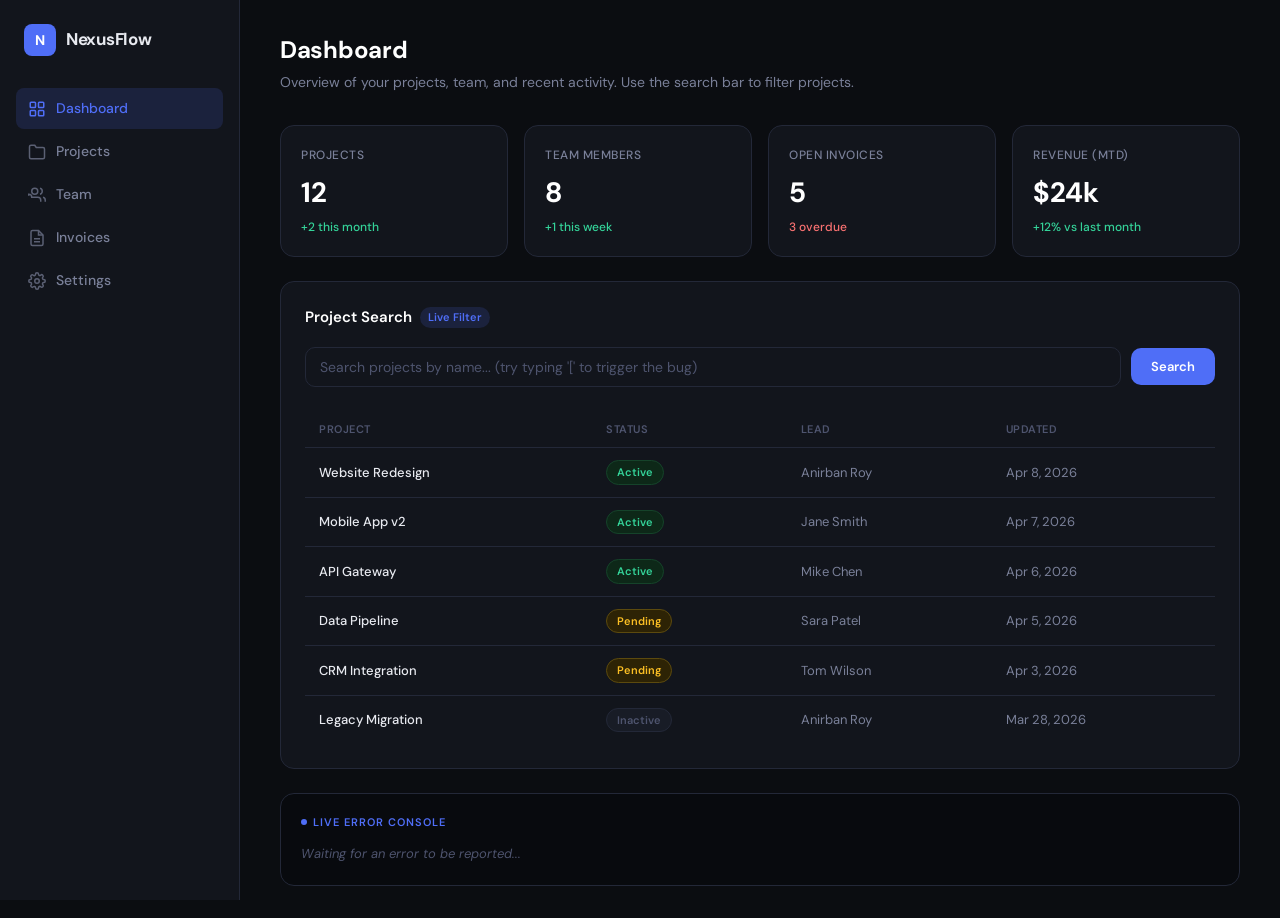
==== index.html @ 5b6b0511 "Add files via upload" ====
<!DOCTYPE html>
<html lang="en">
<head>
  <meta charset="UTF-8">
  <meta name="viewport" content="width=device-width, initial-scale=1.0">
  <title>Dashboard — NexusFlow</title>
  <link rel="stylesheet" href="css/styles.css">
</head>
<body>

  <div class="app">

    <!-- ── Sidebar ──────────────────────────────── -->
    <aside class="sidebar">
      <a href="index.html" class="sidebar-logo">
        <div class="logo-icon">N</div>
        <span>NexusFlow</span>
      </a>
      <nav class="sidebar-nav">
        <a href="index.html" class="active">
          <svg viewBox="0 0 24 24" fill="none" stroke="currentColor" stroke-width="2"><rect x="3" y="3" width="7" height="7" rx="1"/><rect x="14" y="3" width="7" height="7" rx="1"/><rect x="3" y="14" width="7" height="7" rx="1"/><rect x="14" y="14" width="7" height="7" rx="1"/></svg>
          Dashboard
        </a>
        <a href="projects.html">
          <svg viewBox="0 0 24 24" fill="none" stroke="currentColor" stroke-width="2"><path d="M22 19a2 2 0 01-2 2H4a2 2 0 01-2-2V5a2 2 0 012-2h5l2 3h9a2 2 0 012 2z"/></svg>
          Projects
        </a>
        <a href="team.html">
          <svg viewBox="0 0 24 24" fill="none" stroke="currentColor" stroke-width="2"><path d="M17 21v-2a4 4 0 00-4-4H5a4 4 0 00-4-4v2"/><circle cx="9" cy="7" r="4"/><path d="M23 21v-2a4 4 0 00-3-3.87"/><path d="M16 3.13a4 4 0 010 7.75"/></svg>
          Team
        </a>
        <a href="invoices.html">
          <svg viewBox="0 0 24 24" fill="none" stroke="currentColor" stroke-width="2"><path d="M14 2H6a2 2 0 00-2 2v16a2 2 0 002 2h12a2 2 0 002-2V8z"/><polyline points="14 2 14 8 20 8"/><line x1="16" y1="13" x2="8" y2="13"/><line x1="16" y1="17" x2="8" y2="17"/></svg>
          Invoices
        </a>
        <a href="settings.html">
          <svg viewBox="0 0 24 24" fill="none" stroke="currentColor" stroke-width="2"><circle cx="12" cy="12" r="3"/><path d="M19.4 15a1.65 1.65 0 00.33 1.82l.06.06a2 2 0 010 2.83 2 2 0 01-2.83 0l-.06-.06a1.65 1.65 0 00-1.82-.33 1.65 1.65 0 00-1 1.51V21a2 2 0 01-4 0v-.09A1.65 1.65 0 009 19.4a1.65 1.65 0 00-1.82.33l-.06.06a2 2 0 01-2.83-2.83l.06-.06A1.65 1.65 0 004.68 15a1.65 1.65 0 00-1.51-1H3a2 2 0 010-4h.09A1.65 1.65 0 004.6 9a1.65 1.65 0 00-.33-1.82l-.06-.06a2 2 0 012.83-2.83l.06.06A1.65 1.65 0 009 4.68a1.65 1.65 0 001-1.51V3a2 2 0 014 0v.09a1.65 1.65 0 001 1.51 1.65 1.65 0 001.82-.33l.06-.06a2 2 0 012.83 2.83l-.06.06A1.65 1.65 0 0019.4 9a1.65 1.65 0 001.51 1H21a2 2 0 010 4h-.09a1.65 1.65 0 00-1.51 1z"/></svg>
          Settings
        </a>
      </nav>
    </aside>

    <!-- ── Main Content ─────────────────────────── -->
    <main class="main">

      <div class="page-header">
        <h1>Dashboard</h1>
        <p>Overview of your projects, team, and recent activity. Use the search bar to filter projects.</p>
      </div>

      <!-- Stats Row -->
      <div class="stats-row">
        <div class="stat-card">
          <div class="label">Projects</div>
          <div class="value">12</div>
          <div class="change up">+2 this month</div>
        </div>
        <div class="stat-card">
          <div class="label">Team Members</div>
          <div class="value">8</div>
          <div class="change up">+1 this week</div>
        </div>
        <div class="stat-card">
          <div class="label">Open Invoices</div>
          <div class="value">5</div>
          <div class="change down">3 overdue</div>
        </div>
        <div class="stat-card">
          <div class="label">Revenue (MTD)</div>
          <div class="value">$24k</div>
          <div class="change up">+12% vs last month</div>
        </div>
      </div>

      <!-- ═══════════════════════════════════════════
           VULNERABILITY: Unsafe RegExp Search
           ═══════════════════════════════════════════
           Typing special regex chars like [ or ( in
           the search box triggers a SyntaxError because
           NexusUtils.searchFilter() passes raw input
           into new RegExp() without escaping.
           ═══════════════════════════════════════════ -->
      <div class="card">
        <h2>Project Search <span class="badge">Live Filter</span></h2>
        <div class="search-bar">
          <input type="text" id="searchInput" placeholder="Search projects by name... (try typing '[' to trigger the bug)" />
          <button class="btn btn-primary" onclick="runSearch()">Search</button>
        </div>

        <table class="data-table" id="projectsTable">
          <thead>
            <tr>
              <th>Project</th>
              <th>Status</th>
              <th>Lead</th>
              <th>Updated</th>
            </tr>
          </thead>
          <tbody id="projectsBody">
            <!-- Populated by JS -->
          </tbody>
        </table>
      </div>

      <!-- Console Panel -->
      <div class="console-panel">
        <h3>Live Error Console</h3>
        <pre id="consoleOutput"><span class="empty">Waiting for an error to be reported...</span></pre>
      </div>

    </main>
  </div>


  <!-- ── Scripts ──────────────────────────────────── -->
  <script src="js/errorReporter.js"></script>
  <script src="js/utils.js"></script>

  <script>
    /* ── Intercept console.log for the demo panel ── */
    var _origLog = console.log;
    console.log = function () {
      _origLog.apply(console, arguments);
      var msg = arguments[0];
      if (typeof msg === "string" && msg.startsWith("{")) {
        document.getElementById("consoleOutput").textContent = msg;
      }
    };

    /* ── Mock project data ─────────────────────── */
    var PROJECTS = [
      { name: "Website Redesign",    status: "active",   lead: "Anirban Roy", updated: "2026-04-08" },
      { name: "Mobile App v2",       status: "active",   lead: "Jane Smith",  updated: "2026-04-07" },
      { name: "API Gateway",         status: "active",   lead: "Mike Chen",   updated: "2026-04-06" },
      { name: "Data Pipeline",       status: "pending",  lead: "Sara Patel",  updated: "2026-04-05" },
      { name: "CRM Integration",     status: "pending",  lead: "Tom Wilson",  updated: "2026-04-03" },
      { name: "Legacy Migration",    status: "inactive", lead: "Anirban Roy", updated: "2026-03-28" }
    ];

    /* ── Render table ──────────────────────────── */
    function renderProjects(list) {
      var tbody = document.getElementById("projectsBody");
      if (list.length === 0) {
        tbody.innerHTML = '<tr><td colspan="4" style="text-align:center; color: var(--text-muted); padding: 24px;">No projects match your search.</td></tr>';
        return;
      }
      tbody.innerHTML = list.map(function (p) {
        return '<tr>' +
          '<td class="name-cell">' + p.name + '</td>' +
          '<td><span class="status status-' + p.status + '">' + p.status.charAt(0).toUpperCase() + p.status.slice(1) + '</span></td>' +
          '<td>' + p.lead + '</td>' +
          '<td>' + NexusUtils.formatDate(p.updated) + '</td>' +
          '</tr>';
      }).join("");
    }

    /* ── Initial render ────────────────────────── */
    renderProjects(PROJECTS);

    /**
     * ═══════════════════════════════════════════════
     *  runSearch()
     * ═══════════════════════════════════════════════
     *  Uses NexusUtils.searchFilter() which has an
     *  UNSAFE RegExp vulnerability — special characters
     *  in the query throw a SyntaxError.
     * ═══════════════════════════════════════════════
     */
    function runSearch() {
      var query = document.getElementById("searchInput").value;

      try {
        var results = NexusUtils.searchFilter(query, PROJECTS, "name");
        renderProjects(results);
        if (results.length < PROJECTS.length && results.length > 0) {
          showToast("Found " + results.length + " matching project(s).", "success");
        }

      } catch (e) {
        ErrorReporter.report({
          error: e,
          source_file: "index.html",
          priority: "high",
          title: "Dashboard search failed — invalid regex from user input",
          context: {
            module: "Dashboard",
            action: "runSearch",
            inputs: { query: query }
          }
        });
        showToast("Error: " + e.message + " — reported to monitoring.", "error");
      }
    }

    /* ── Also trigger search on Enter key ──────── */
    document.getElementById("searchInput").addEventListener("keydown", function (e) {
      if (e.key === "Enter") runSearch();
    });


    /* ── Toast helper ──────────────────────────── */
    function showToast(message, type) {
      var existing = document.querySelector(".toast");
      if (existing) existing.remove();
      var toast = document.createElement("div");
      toast.className = "toast " + type;
      toast.textContent = message;
      document.body.appendChild(toast);
      toast.style.display = "block";
      setTimeout(function () { toast.remove(); }, 5000);
    }
  </script>

</body>
</html>
---- css/styles.css ----
/* ══════════════════════════════════════════════════
   NexusFlow — Project & Team Management Dashboard
   Shared Styles
   ══════════════════════════════════════════════════ */

@import url('https://fonts.googleapis.com/css2?family=DM+Sans:ital,opsz,wght@0,9..40,400;0,9..40,500;0,9..40,600;0,9..40,700&family=JetBrains+Mono:wght@400;500&display=swap');

/* ── CSS Variables ─────────────────────────────── */
:root {
  --bg-primary: #0b0d11;
  --bg-surface: #12151c;
  --bg-surface-2: #181c26;
  --bg-hover: #1e2330;
  --border: #232838;
  --border-focus: #4f6ef7;
  --text-primary: #e8eaf0;
  --text-secondary: #7a8099;
  --text-muted: #4e546e;
  --accent: #4f6ef7;
  --accent-hover: #3b57d4;
  --accent-glow: rgba(79, 110, 247, 0.15);
  --success: #34d399;
  --success-bg: #0d2818;
  --success-border: #15432a;
  --error: #f87171;
  --error-bg: #2d1215;
  --error-border: #5c2127;
  --warning: #fbbf24;
  --warning-bg: #2d2305;
  --warning-border: #5c4a0e;
  --font-body: 'DM Sans', system-ui, sans-serif;
  --font-mono: 'JetBrains Mono', 'Courier New', monospace;
  --radius: 10px;
  --radius-lg: 14px;
  --transition: 0.2s ease;
}

/* ── Reset ─────────────────────────────────────── */
*, *::before, *::after { margin: 0; padding: 0; box-sizing: border-box; }

body {
  font-family: var(--font-body);
  background: var(--bg-primary);
  color: var(--text-primary);
  min-height: 100vh;
  line-height: 1.5;
  -webkit-font-smoothing: antialiased;
}

/* ── App Shell ─────────────────────────────────── */
.app {
  display: flex;
  min-height: 100vh;
}

/* ── Sidebar ───────────────────────────────────── */
.sidebar {
  width: 240px;
  background: var(--bg-surface);
  border-right: 1px solid var(--border);
  padding: 24px 16px;
  display: flex;
  flex-direction: column;
  position: fixed;
  top: 0;
  left: 0;
  bottom: 0;
  z-index: 50;
}

.sidebar-logo {
  display: flex;
  align-items: center;
  gap: 10px;
  padding: 0 8px;
  margin-bottom: 32px;
  text-decoration: none;
}

.sidebar-logo .logo-icon {
  width: 32px;
  height: 32px;
  background: var(--accent);
  border-radius: 8px;
  display: flex;
  align-items: center;
  justify-content: center;
  font-weight: 700;
  font-size: 14px;
  color: #fff;
  flex-shrink: 0;
}

.sidebar-logo span {
  font-size: 17px;
  font-weight: 700;
  color: var(--text-primary);
  letter-spacing: -0.3px;
}

.sidebar-nav {
  display: flex;
  flex-direction: column;
  gap: 2px;
  flex: 1;
}

.sidebar-nav a {
  display: flex;
  align-items: center;
  gap: 10px;
  padding: 10px 12px;
  border-radius: 8px;
  text-decoration: none;
  color: var(--text-secondary);
  font-size: 14px;
  font-weight: 500;
  transition: all var(--transition);
}

.sidebar-nav a:hover {
  background: var(--bg-hover);
  color: var(--text-primary);
}

.sidebar-nav a.active {
  background: var(--accent-glow);
  color: var(--accent);
}

.sidebar-nav a svg {
  width: 18px;
  height: 18px;
  flex-shrink: 0;
  opacity: 0.7;
}

.sidebar-nav a.active svg {
  opacity: 1;
}

.sidebar-divider {
  height: 1px;
  background: var(--border);
  margin: 12px 0;
}

/* ── Main Content ──────────────────────────────── */
.main {
  flex: 1;
  margin-left: 240px;
  padding: 32px 40px;
  max-width: 1100px;
}

/* ── Page Header ───────────────────────────────── */
.page-header {
  margin-bottom: 32px;
}

.page-header h1 {
  font-size: 24px;
  font-weight: 700;
  color: #fff;
  margin-bottom: 4px;
  letter-spacing: -0.3px;
}

.page-header p {
  font-size: 14px;
  color: var(--text-secondary);
}

/* ── Cards ─────────────────────────────────────── */
.card {
  background: var(--bg-surface);
  border: 1px solid var(--border);
  border-radius: var(--radius-lg);
  padding: 24px;
  margin-bottom: 20px;
}

.card h2 {
  font-size: 15px;
  font-weight: 600;
  color: #fff;
  margin-bottom: 18px;
  display: flex;
  align-items: center;
  gap: 8px;
}

.card h2 .badge {
  font-size: 11px;
  font-weight: 600;
  padding: 2px 8px;
  border-radius: 99px;
  background: var(--accent-glow);
  color: var(--accent);
}

/* ── Form Elements ─────────────────────────────── */
.field {
  margin-bottom: 16px;
}

.field label {
  display: block;
  font-size: 13px;
  font-weight: 500;
  color: var(--text-secondary);
  margin-bottom: 6px;
}

.field input,
.field select,
.field textarea {
  width: 100%;
  padding: 10px 14px;
  background: var(--bg-primary);
  border: 1px solid var(--border);
  border-radius: var(--radius);
  color: var(--text-primary);
  font-family: var(--font-body);
  font-size: 14px;
  outline: none;
  transition: border-color var(--transition);
}

.field textarea {
  resize: vertical;
  min-height: 100px;
  font-family: var(--font-mono);
  font-size: 13px;
  line-height: 1.6;
}

.field input:focus,
.field select:focus,
.field textarea:focus {
  border-color: var(--border-focus);
}

.field input::placeholder,
.field textarea::placeholder {
  color: var(--text-muted);
}

.field-row {
  display: grid;
  grid-template-columns: 1fr 1fr;
  gap: 16px;
}

/* ── Buttons ───────────────────────────────────── */
.btn {
  padding: 10px 20px;
  border: none;
  border-radius: var(--radius);
  font-family: var(--font-body);
  font-size: 13px;
  font-weight: 600;
  cursor: pointer;
  transition: all var(--transition);
  display: inline-flex;
  align-items: center;
  gap: 6px;
}

.btn-primary {
  background: var(--accent);
  color: #fff;
}

.btn-primary:hover {
  background: var(--accent-hover);
}

.btn-secondary {
  background: var(--bg-surface-2);
  color: var(--text-secondary);
  border: 1px solid var(--border);
}

.btn-secondary:hover {
  background: var(--bg-hover);
  color: var(--text-primary);
}

.btn-danger {
  background: var(--error-bg);
  color: var(--error);
  border: 1px solid var(--error-border);
}

.btn-danger:hover {
  background: #3d1519;
}

.btn-row {
  display: flex;
  gap: 10px;
  margin-top: 8px;
}

/* ── Toast Notifications ───────────────────────── */
.toast {
  position: fixed;
  bottom: 24px;
  right: 24px;
  padding: 14px 20px;
  border-radius: var(--radius);
  font-size: 13px;
  font-weight: 500;
  display: none;
  z-index: 1000;
  animation: toastIn 0.35s cubic-bezier(0.16, 1, 0.3, 1);
  max-width: 420px;
}

.toast.error {
  background: var(--error-bg);
  border: 1px solid var(--error-border);
  color: var(--error);
}

.toast.success {
  background: var(--success-bg);
  border: 1px solid var(--success-border);
  color: var(--success);
}

@keyframes toastIn {
  from { transform: translateY(16px); opacity: 0; }
  to   { transform: translateY(0); opacity: 1; }
}

/* ── Console Panel ─────────────────────────────── */
.console-panel {
  background: #080a0e;
  border: 1px solid var(--border);
  border-radius: var(--radius-lg);
  padding: 20px;
  margin-top: 24px;
}

.console-panel h3 {
  font-size: 11px;
  font-weight: 600;
  color: var(--accent);
  margin-bottom: 12px;
  text-transform: uppercase;
  letter-spacing: 1px;
  display: flex;
  align-items: center;
  gap: 6px;
}

.console-panel h3::before {
  content: '';
  width: 6px;
  height: 6px;
  border-radius: 50%;
  background: var(--accent);
  animation: pulse 2s infinite;
}

@keyframes pulse {
  0%, 100% { opacity: 1; }
  50% { opacity: 0.3; }
}

.console-panel pre {
  font-family: var(--font-mono);
  font-size: 12px;
  color: var(--success);
  white-space: pre-wrap;
  word-wrap: break-word;
  max-height: 350px;
  overflow-y: auto;
  line-height: 1.7;
}

.console-panel .empty {
  color: var(--text-muted);
  font-style: italic;
  font-family: var(--font-body);
  font-size: 13px;
}

/* ── Stat Cards Row ────────────────────────────── */
.stats-row {
  display: grid;
  grid-template-columns: repeat(4, 1fr);
  gap: 16px;
  margin-bottom: 24px;
}

.stat-card {
  background: var(--bg-surface);
  border: 1px solid var(--border);
  border-radius: var(--radius-lg);
  padding: 20px;
}

.stat-card .label {
  font-size: 12px;
  font-weight: 500;
  color: var(--text-secondary);
  margin-bottom: 8px;
  text-transform: uppercase;
  letter-spacing: 0.5px;
}

.stat-card .value {
  font-size: 28px;
  font-weight: 700;
  color: #fff;
  letter-spacing: -0.5px;
}

.stat-card .change {
  font-size: 12px;
  font-weight: 500;
  margin-top: 4px;
}

.stat-card .change.up { color: var(--success); }
.stat-card .change.down { color: var(--error); }

/* ── Data Table ────────────────────────────────── */
.data-table {
  width: 100%;
  border-collapse: collapse;
}

.data-table th {
  text-align: left;
  font-size: 11px;
  font-weight: 600;
  color: var(--text-muted);
  text-transform: uppercase;
  letter-spacing: 0.5px;
  padding: 10px 14px;
  border-bottom: 1px solid var(--border);
}

.data-table td {
  padding: 12px 14px;
  font-size: 13px;
  border-bottom: 1px solid var(--border);
  color: var(--text-secondary);
}

.data-table tr:last-child td {
  border-bottom: none;
}

.data-table .name-cell {
  color: var(--text-primary);
  font-weight: 500;
}

/* ── Status Badges ─────────────────────────────── */
.status {
  display: inline-block;
  padding: 3px 10px;
  border-radius: 99px;
  font-size: 11px;
  font-weight: 600;
}

.status-active   { background: var(--success-bg); color: var(--success); border: 1px solid var(--success-border); }
.status-pending  { background: var(--warning-bg); color: var(--warning); border: 1px solid var(--warning-border); }
.status-inactive { background: var(--bg-surface-2); color: var(--text-muted); border: 1px solid var(--border); }

/* ── Search Bar ────────────────────────────────── */
.search-bar {
  display: flex;
  align-items: center;
  gap: 10px;
  margin-bottom: 24px;
}

.search-bar input {
  flex: 1;
  padding: 10px 14px;
  background: var(--bg-surface);
  border: 1px solid var(--border);
  border-radius: var(--radius);
  color: var(--text-primary);
  font-family: var(--font-body);
  font-size: 14px;
  outline: none;
  transition: border-color var(--transition);
}

.search-bar input:focus {
  border-color: var(--border-focus);
}

.search-bar input::placeholder {
  color: var(--text-muted);
}

/* ── Responsive ────────────────────────────────── */
@media (max-width: 900px) {
  .sidebar { display: none; }
  .main { margin-left: 0; padding: 24px 20px; }
  .stats-row { grid-template-columns: repeat(2, 1fr); }
  .field-row { grid-template-columns: 1fr; }
}
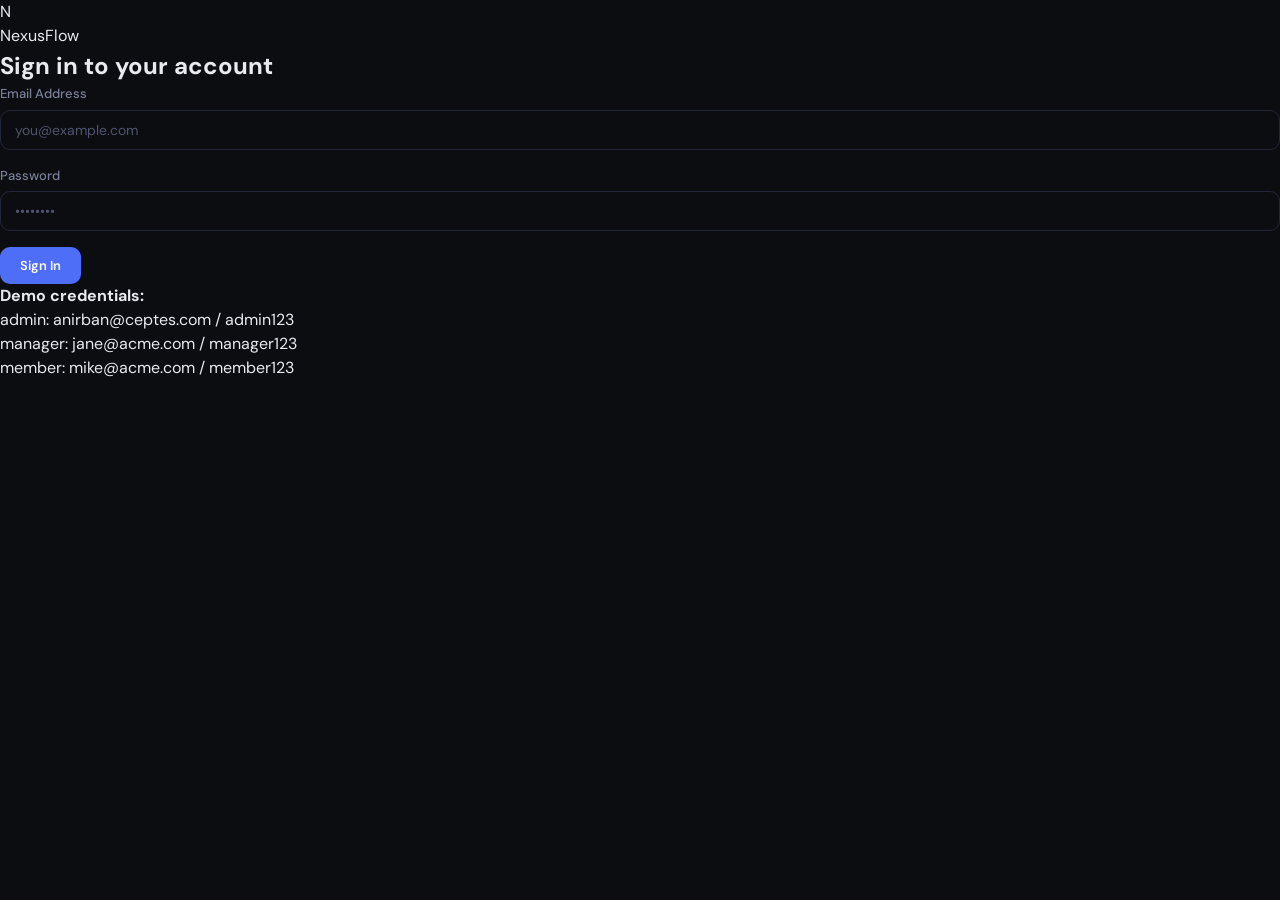
==== commit 85ae703c: "feat: add JWT auth guard and sidebar user bar to index.html" ====
--- a/index.html
+++ b/index.html
@@ -5,6 +5,8 @@
   <meta name="viewport" content="width=device-width, initial-scale=1.0">
   <title>Dashboard — NexusFlow</title>
   <link rel="stylesheet" href="css/styles.css">
+  <script src="js/jwtAuth.js"></script>
+  <script>NexusJWT.requireAuth();</script>
 </head>
 <body>
 
@@ -38,6 +40,22 @@
           Settings
         </a>
       </nav>
+
+      <!-- ── Sidebar User Info + Logout ─────────── -->
+      <div class="sidebar-user">
+        <div class="user-avatar" id="userAvatar">?</div>
+        <div class="user-details">
+          <div class="user-name" id="userName">Loading...</div>
+          <div class="user-role" id="userRole"></div>
+        </div>
+        <button class="logout-btn" onclick="NexusJWT.logout()" title="Sign out">
+          <svg viewBox="0 0 24 24" fill="none" stroke="currentColor" stroke-width="2" width="18" height="18">
+            <path d="M9 21H5a2 2 0 01-2-2V5a2 2 0 012-2h4"/>
+            <polyline points="16 17 21 12 16 7"/>
+            <line x1="21" y1="12" x2="9" y2="12"/>
+          </svg>
+        </button>
+      </div>
     </aside>
 
     <!-- ── Main Content ─────────────────────────── -->
@@ -127,6 +145,16 @@
       }
     };
 
+    /* ── Populate sidebar user info from JWT ── */
+    (function () {
+      var user = NexusJWT.getCurrentUser();
+      if (user) {
+        document.getElementById("userName").textContent  = user.name;
+        document.getElementById("userRole").textContent  = user.role.charAt(0).toUpperCase() + user.role.slice(1);
+        document.getElementById("userAvatar").textContent = user.name.charAt(0).toUpperCase();
+      }
+    })();
+
     /* ── Mock project data ─────────────────────── */
     var PROJECTS = [
       { name: "Website Redesign",    status: "active",   lead: "Anirban Roy", updated: "2026-04-08" },
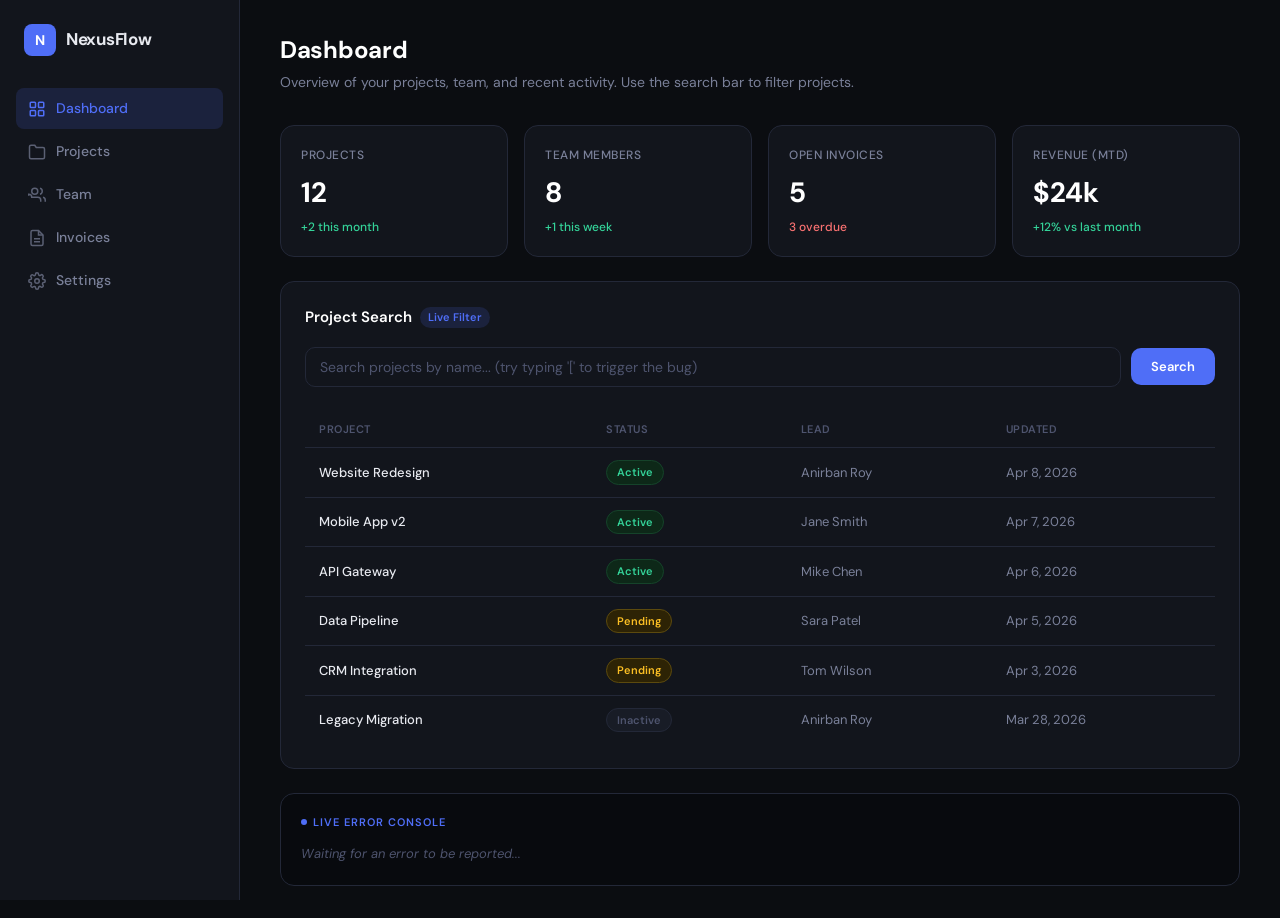
==== commit 81b302da: "chore: sync latest code to feature/delete-api branch (Delete API implementation)" ====
--- a/index.html
+++ b/index.html
@@ -5,8 +5,6 @@
   <meta name="viewport" content="width=device-width, initial-scale=1.0">
   <title>Dashboard — NexusFlow</title>
   <link rel="stylesheet" href="css/styles.css">
-  <script src="js/jwtAuth.js"></script>
-  <script>NexusJWT.requireAuth();</script>
 </head>
 <body>
 
@@ -40,22 +38,6 @@
           Settings
         </a>
       </nav>
-
-      <!-- ── Sidebar User Info + Logout ─────────── -->
-      <div class="sidebar-user">
-        <div class="user-avatar" id="userAvatar">?</div>
-        <div class="user-details">
-          <div class="user-name" id="userName">Loading...</div>
-          <div class="user-role" id="userRole"></div>
-        </div>
-        <button class="logout-btn" onclick="NexusJWT.logout()" title="Sign out">
-          <svg viewBox="0 0 24 24" fill="none" stroke="currentColor" stroke-width="2" width="18" height="18">
-            <path d="M9 21H5a2 2 0 01-2-2V5a2 2 0 012-2h4"/>
-            <polyline points="16 17 21 12 16 7"/>
-            <line x1="21" y1="12" x2="9" y2="12"/>
-          </svg>
-        </button>
-      </div>
     </aside>
 
     <!-- ── Main Content ─────────────────────────── -->
@@ -90,14 +72,6 @@
         </div>
       </div>
 
-      <!-- ═══════════════════════════════════════════
-           VULNERABILITY: Unsafe RegExp Search
-           ═══════════════════════════════════════════
-           Typing special regex chars like [ or ( in
-           the search box triggers a SyntaxError because
-           NexusUtils.searchFilter() passes raw input
-           into new RegExp() without escaping.
-           ═══════════════════════════════════════════ -->
       <div class="card">
         <h2>Project Search <span class="badge">Live Filter</span></h2>
         <div class="search-bar">
@@ -115,7 +89,6 @@
             </tr>
           </thead>
           <tbody id="projectsBody">
-            <!-- Populated by JS -->
           </tbody>
         </table>
       </div>
@@ -129,13 +102,10 @@
     </main>
   </div>
 
-
-  <!-- ── Scripts ──────────────────────────────────── -->
   <script src="js/errorReporter.js"></script>
   <script src="js/utils.js"></script>
 
   <script>
-    /* ── Intercept console.log for the demo panel ── */
     var _origLog = console.log;
     console.log = function () {
       _origLog.apply(console, arguments);
@@ -145,17 +115,6 @@
       }
     };
 
-    /* ── Populate sidebar user info from JWT ── */
-    (function () {
-      var user = NexusJWT.getCurrentUser();
-      if (user) {
-        document.getElementById("userName").textContent  = user.name;
-        document.getElementById("userRole").textContent  = user.role.charAt(0).toUpperCase() + user.role.slice(1);
-        document.getElementById("userAvatar").textContent = user.name.charAt(0).toUpperCase();
-      }
-    })();
-
-    /* ── Mock project data ─────────────────────── */
     var PROJECTS = [
       { name: "Website Redesign",    status: "active",   lead: "Anirban Roy", updated: "2026-04-08" },
       { name: "Mobile App v2",       status: "active",   lead: "Jane Smith",  updated: "2026-04-07" },
@@ -165,7 +124,6 @@
       { name: "Legacy Migration",    status: "inactive", lead: "Anirban Roy", updated: "2026-03-28" }
     ];
 
-    /* ── Render table ──────────────────────────── */
     function renderProjects(list) {
       var tbody = document.getElementById("projectsBody");
       if (list.length === 0) {
@@ -182,51 +140,32 @@
       }).join("");
     }
 
-    /* ── Initial render ────────────────────────── */
     renderProjects(PROJECTS);
 
-    /**
-     * ═══════════════════════════════════════════════
-     *  runSearch()
-     * ═══════════════════════════════════════════════
-     *  Uses NexusUtils.searchFilter() which has an
-     *  UNSAFE RegExp vulnerability — special characters
-     *  in the query throw a SyntaxError.
-     * ═══════════════════════════════════════════════
-     */
     function runSearch() {
       var query = document.getElementById("searchInput").value;
-
       try {
         var results = NexusUtils.searchFilter(query, PROJECTS, "name");
         renderProjects(results);
         if (results.length < PROJECTS.length && results.length > 0) {
           showToast("Found " + results.length + " matching project(s).", "success");
         }
-
       } catch (e) {
         ErrorReporter.report({
           error: e,
           source_file: "index.html",
           priority: "high",
           title: "Dashboard search failed — invalid regex from user input",
-          context: {
-            module: "Dashboard",
-            action: "runSearch",
-            inputs: { query: query }
-          }
+          context: { module: "Dashboard", action: "runSearch", inputs: { query: query } }
         });
         showToast("Error: " + e.message + " — reported to monitoring.", "error");
       }
     }
 
-    /* ── Also trigger search on Enter key ──────── */
     document.getElementById("searchInput").addEventListener("keydown", function (e) {
       if (e.key === "Enter") runSearch();
     });
 
-
-    /* ── Toast helper ──────────────────────────── */
     function showToast(message, type) {
       var existing = document.querySelector(".toast");
       if (existing) existing.remove();
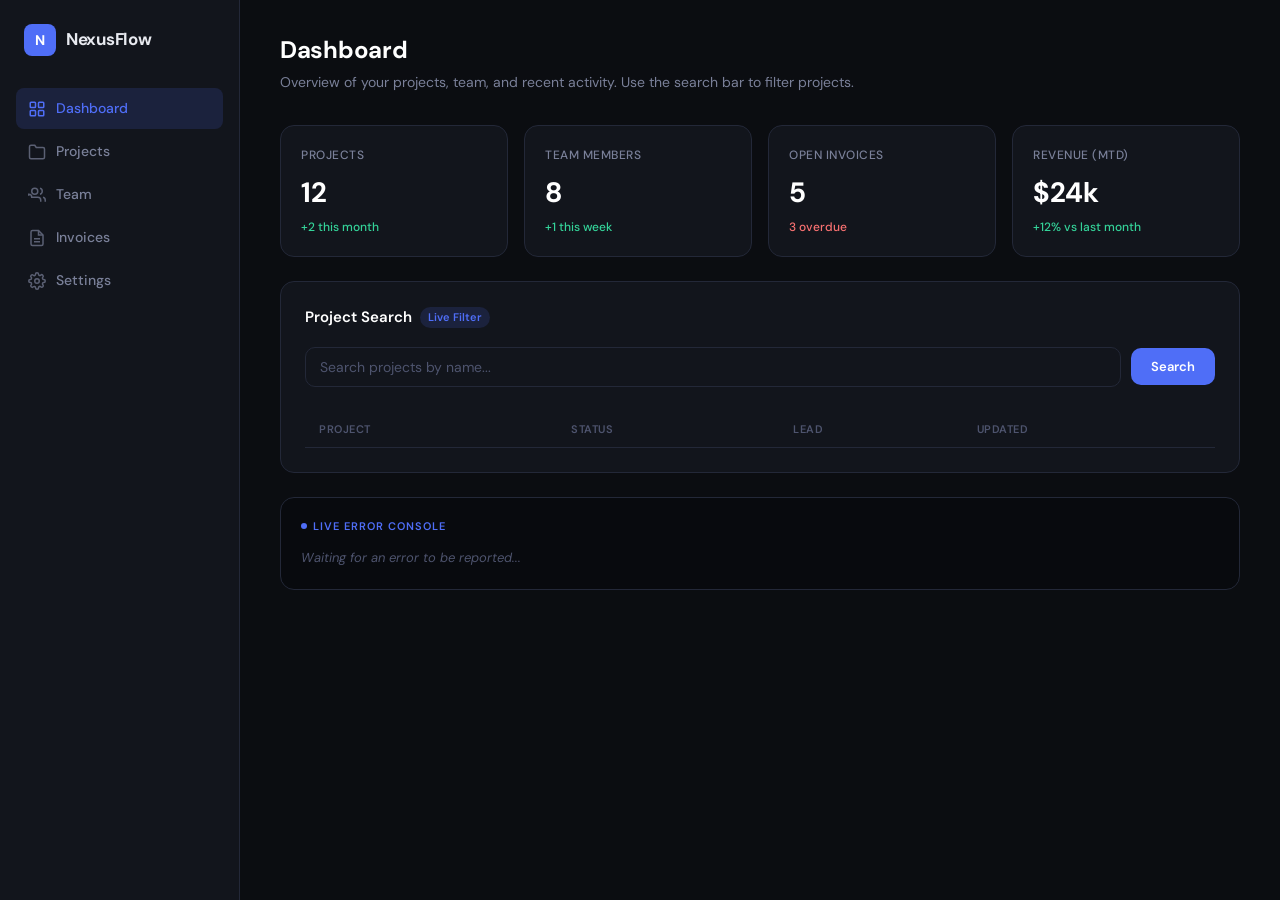
==== commit f20272cd: "fix: index.html + projects.html — authGuard, user badge, fix unsafe RegExp and null template bugs" ====
--- a/index.html
+++ b/index.html
@@ -10,7 +10,7 @@
 
   <div class="app">
 
-    <!-- ── Sidebar ──────────────────────────────── -->
+    <!-- ── Sidebar ──────────────────────────────────── -->
     <aside class="sidebar">
       <a href="index.html" class="sidebar-logo">
         <div class="logo-icon">N</div>
@@ -38,9 +38,11 @@
           Settings
         </a>
       </nav>
+      <!-- Azure SSO: signed-in user badge rendered here by authGuard.js -->
+      <div id="userBadge"></div>
     </aside>
 
-    <!-- ── Main Content ─────────────────────────── -->
+    <!-- ── Main Content ───────────────────────────────── -->
     <main class="main">
 
       <div class="page-header">
@@ -75,7 +77,7 @@
       <div class="card">
         <h2>Project Search <span class="badge">Live Filter</span></h2>
         <div class="search-bar">
-          <input type="text" id="searchInput" placeholder="Search projects by name... (try typing '[' to trigger the bug)" />
+          <input type="text" id="searchInput" placeholder="Search projects by name..." />
           <button class="btn btn-primary" onclick="runSearch()">Search</button>
         </div>
 
@@ -89,6 +91,7 @@
             </tr>
           </thead>
           <tbody id="projectsBody">
+            <!-- Populated by JS -->
           </tbody>
         </table>
       </div>
@@ -102,10 +105,24 @@
     </main>
   </div>
 
+
+  <!-- ── Scripts ────────────────────────────────────── -->
+  <!-- Azure SSO: MSAL library must be first -->
+  <script src="https://alcdn.msauth.net/browser/2.38.3/js/msal-browser.min.js"></script>
+  <script src="js/msalConfig.js"></script>
+  <script src="js/authGuard.js"></script>
   <script src="js/errorReporter.js"></script>
   <script src="js/utils.js"></script>
+  <script src="js/auth.js"></script>
 
   <script>
+    /* ── Azure SSO: Protect this page ────────────────────── */
+    AuthGuard.protect().then(function () {
+      AuthGuard.renderUserBadge("userBadge");
+      renderProjects(PROJECTS);
+    });
+
+    /* ── Intercept console.log for the demo panel ── */
     var _origLog = console.log;
     console.log = function () {
       _origLog.apply(console, arguments);
@@ -115,6 +132,7 @@
       }
     };
 
+    /* ── Mock project data ───────────────────────────────── */
     var PROJECTS = [
       { name: "Website Redesign",    status: "active",   lead: "Anirban Roy", updated: "2026-04-08" },
       { name: "Mobile App v2",       status: "active",   lead: "Jane Smith",  updated: "2026-04-07" },
@@ -124,6 +142,7 @@
       { name: "Legacy Migration",    status: "inactive", lead: "Anirban Roy", updated: "2026-03-28" }
     ];
 
+    /* ── Render table ──────────────────────────────────── */
     function renderProjects(list) {
       var tbody = document.getElementById("projectsBody");
       if (list.length === 0) {
@@ -140,10 +159,16 @@
       }).join("");
     }
 
-    renderProjects(PROJECTS);
-
+    /**
+     * runSearch()
+     * ───────────
+     * FIX: NexusUtils.searchFilter() now escapes special regex
+     * characters before building the RegExp, so inputs like
+     * "[", "(", "*" no longer throw a SyntaxError.
+     */
     function runSearch() {
       var query = document.getElementById("searchInput").value;
+
       try {
         var results = NexusUtils.searchFilter(query, PROJECTS, "name");
         renderProjects(results);
@@ -155,17 +180,19 @@
           error: e,
           source_file: "index.html",
           priority: "high",
-          title: "Dashboard search failed — invalid regex from user input",
+          title: "Dashboard search failed",
           context: { module: "Dashboard", action: "runSearch", inputs: { query: query } }
         });
         showToast("Error: " + e.message + " — reported to monitoring.", "error");
       }
     }
 
+    /* ── Also trigger search on Enter key ───────────────── */
     document.getElementById("searchInput").addEventListener("keydown", function (e) {
       if (e.key === "Enter") runSearch();
     });
 
+    /* ── Toast helper ────────────────────────────────── */
     function showToast(message, type) {
       var existing = document.querySelector(".toast");
       if (existing) existing.remove();
